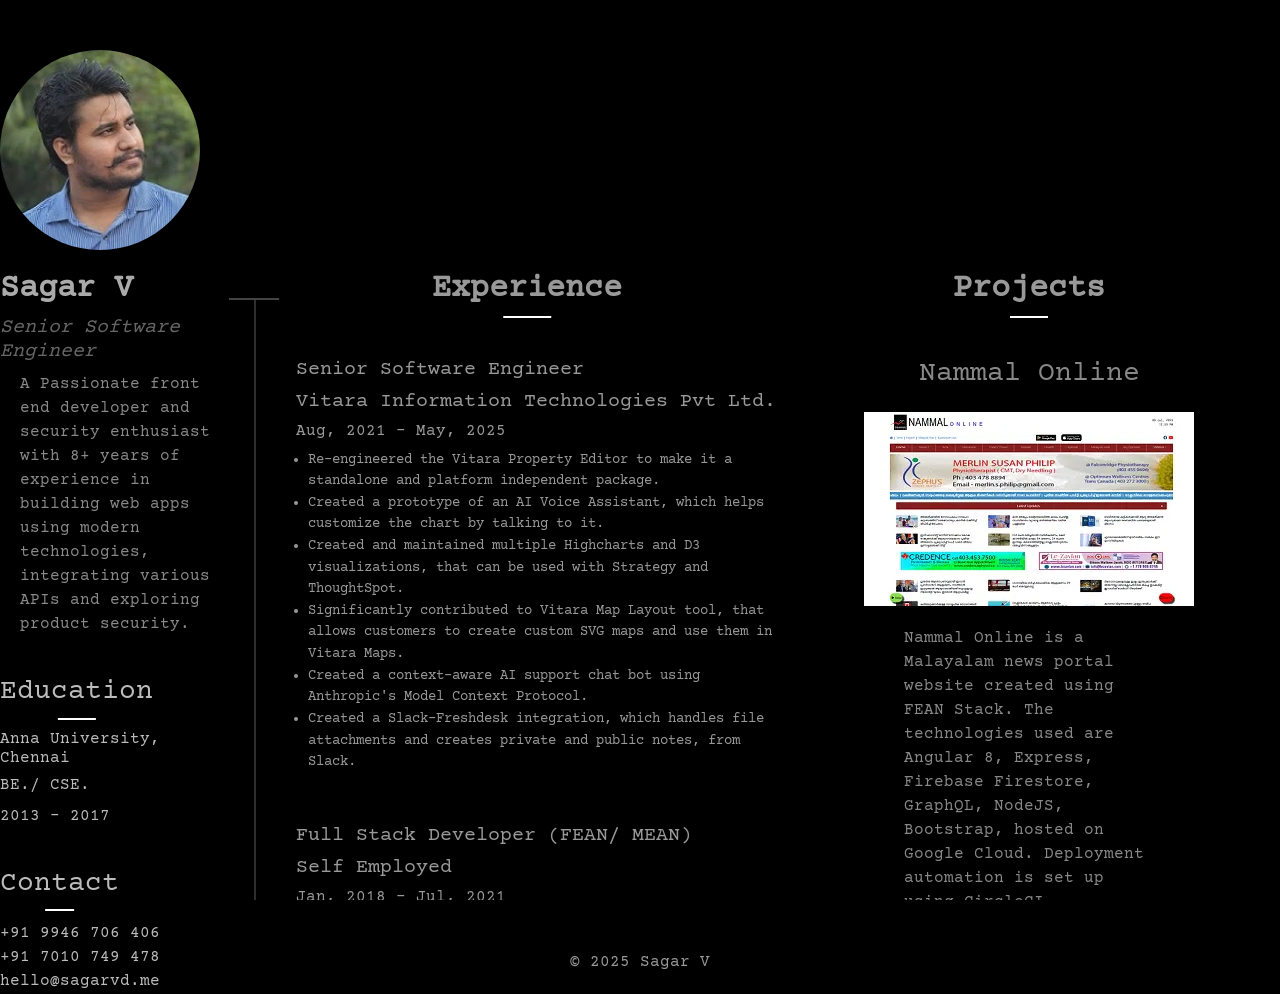
==== index.html @ bc21b617 "change temp" ====
<!DOCTYPE html>
<html lang="en">
    <head><!--@Copyright: Sagar V-->
        <title>Sagar V | Senior Software Engineer</title>
        <meta name="description" content="Sagar V | Senior Software Engineer with 8+ years in modern web app development, front‑end expertise, API integrations & product security.">
        <meta name="keywords" content="Sagar V, software engineer, web developer, front end, Angular, FEAN stack, MEAN stack, D3, Highcharts, AI chatbot, API integration, product security, bug bounty, cybersecurity, Node.js, Express, GraphQL, Firebase, Flutter">
        <meta name="viewport" content="width=device-width, initial-scale=1.0" />
        <meta property="og:title" content="Sagar V | Senior Software Engineer">
        <meta property="og:description" content="Sagar V | Senior Software Engineer with 8+ years in modern web app development, front‑end expertise, API integrations & product security.">
        <meta property="og:url" content="https://sagarvd.me/">
        <meta property="og:type" content="website">
        <meta property="og:image" content="https://sagarvd.me/assets/site.png">
        <meta name="twitter:card" content="summary_large_image">
        <meta name="twitter:title" content="Sagar V | Senior Software Engineer">
        <meta name="twitter:description" content="Sagar V | Senior Software Engineer with 8+ years in modern web app development, front‑end expertise, API integrations & product security.">
        <meta name="twitter:image" content="https://sagarvd.me/assets/site.png">
        <link blocking=render rel="stylesheet" href="./styles/bootstrap.min.css">
        <link blocking=render rel="stylesheet" href="./styles/style.css">
    </head>
    <body>
        <div class="left-panel">
            <div class="photo-container">
                <img alt="Sagar V" class="profile" src="./assets/face.webp">
            </div>
            <h2 class="name-container">Sagar V</h2>
            <h5 class="title">Senior Software Engineer</h5>
            <section class="about">
                <p>A Passionate front end developer and security enthusiast with 8+ years of experience in building web apps using modern technologies, integrating various APIs and exploring product security.</p>
            </section>
            <section class="education">
                <h3 class="border-bottom-animation">Education</h3>
                <h6>Anna University, Chennai</h6>
                <h6>BE./ CSE.</h6>
                <p>2013  - 2017</p>
            </section>
            <section class="contact">
                <h3 class="border-bottom-animation">Contact</h3>
                <div>+91 9946 706 406</div>
                <div>+91 7010 749 478</div>
                <div>hello@sagarvd.me</div>
            </section>
            <!-- <div class="footer-pc">
                &copy; 2025 Sagar V
            </div> -->
        </div>
        <div class="right-panel">
            <div class="header-class">
                
                
            </div>
            <div class="body-class">
                <section class="experience-container">
                    <h2 class="experience-title border-bottom-animation">Experience</h2>
                    <div class="experience-lists experience-vitara">
                        <div class="intro-section">
                            <h5>Senior Software Engineer</h5>
                            <h5>Vitara Information Technologies Pvt Ltd.</h5>
                            <h6>Aug, 2021 - May, 2025</h6>
                        </div>
                        <ul class="achievements">
                            <li>Re-engineered the Vitara Property Editor to make it a standalone and platform independent package.</li>
                            <li>Created a prototype of an AI Voice Assistant, which helps customize the chart by talking to it.</li>
                            <li>Created and maintained multiple Highcharts and D3 visualizations, that can be used with Strategy and ThoughtSpot.</li>
                            <li>Significantly contributed to Vitara Map Layout tool, that allows customers to create custom SVG maps and use them in Vitara Maps.</li>
                            <li>Created a context-aware AI support chat bot using Anthropic's Model Context Protocol.</li>
                            <li>Created a Slack-Freshdesk integration, which handles file attachments and creates private and public notes, from Slack.</li>
                        </ul>
                    </div>
                    <div class="experience-lists experience-fean-stack">
                        <div class="intro-section">
                            <h5>Full Stack Developer (FEAN/ MEAN)</h5>
                            <h5>Self Employed</h5>
                            <h6>Jan, 2018 - Jul, 2021</h6>
                        </div>
                        <ul class="achievements">
                            <li>Created a complete news portal website and admin panel using FEAN Stack. Optimized it to reduce monthly operating cost to < $5.</li>
                            <li>Created a digital visiting card wallet app using Flutter.</li>
                            <li>Created a business listing directory web app using FEAN Stack.</li>
                            <li>Created a Flutter app that fetches software/ app deals from various resources and shows them with details using Flutter and NodeJS.</li>
                            <li>Created a billing web application using FEAN Stack and GraphQL.</li>
                        </ul>
                    </div>
                    <div class="experience-lists experience-infosec">
                        <div class="intro-section">
                            <h5>Cyber Security Researcher</h5>
                            <h5>Self Employed</h5>
                            <h6>Jan, 2018 - Jul, 2021</h6>
                        </div>
                        <ul class="achievements">
                            <li>Actively participated in Bug Bounty programs, testing for XSS, CSRF, IDOR, SQL Injection and other vulnerabilities.</li>
                            <li>Reported multiple security vulnerabilities to Google, Facebook and Microsoft under their responsible vulnerability disclosure program.</li>
                            <li>Learned and implemented best practices while building apps.</li>
                            <li>Mentored many newcomers in the infosec industry, helping them testing for bugs, identifying false positives and always keeping ethics above all.</li>
                            <li>Wrote multiple blog posts about InfoSec.</li>
                        </ul>
                    </div>
                    <div class="experience-lists experience-hakuna-matata">
                        <div class="intro-section">
                            <h5>Associate Software Engineer</h5>
                            <h5>Hakuna Matata Solutions Pvt Ltd.</h5>
                            <h6>Jan, 2017 - Oct, 2017</h6>
                        </div>
                        <ul class="achievements">
                            <li>Teamed up with a senior developer to create a static website builder using Angular, providing clients an option to drag and drop components, style it and download as a zip file.</li>
                            <li>Created multiple web based interactive games using Angular for a client from the Middle East.</li>
                            <li>Part of a team that created a complete business dashboard for a courier company.</li>
                        </ul>
                    </div>
                </section>
                <section class="projects-container">
                    <h2 class="projects-title border-bottom-animation">Projects</h2>
                    <div class="projects-list project-nammal-online">
                        <h3 class="project-individual-title">Nammal Online</h3>
                        <div class="image">
                            <img alt="Nammal Online Screenshot" src="./assets/nammalonline.webp" class="project-image">
                        </div>
                        <p class="project-description">Nammal Online is a Malayalam news portal website created using FEAN Stack. The technologies used are Angular 8, Express, Firebase Firestore, GraphQL, NodeJS, Bootstrap, hosted on Google Cloud. Deployment automation is set up using CircleCI.</p>
                        <a target="_blank" class="visit-link" href="https://www.nammalonline.com">Visit Site >></a>
                    </div>
                    <div class="projects-list project-vitara">
                        <h3 class="project-individual-title">Jarvis [Prototype]</h3>
                        <div class="image">
                            <img alt="Jarvis Screenshot" src="./assets/jarvis.webp" class="project-image">
                        </div>
                        <p class="project-description">This is a prototype of an AI voice assistant for Vitara Charts, which I created during my weekend free time. It is made using the native browser API for speech detection and speech to text, OpenAI API for identifying the change the user is requesting, and implementing the change on the visualization.</p>
                        <!-- <a target="_blank" class="visit-link" href="https://youtu.be/XVIr1oZBuB8">View on YouTube >></a> -->
                    </div>
                    <div class="projects-list project-malayalihub">
                        <h3 class="project-individual-title">Malayali Hub</h3>
                        <div class="image">
                            <img alt="Malayali Hub Screenshot" src="./assets/malayalihub.webp" class="project-image">
                        </div>
                        <p class="project-description">Malayali Hub is a business listing website for Indian businesses and freelancers in Canada. It is created using FEAN Stack. Technologies used are Angular 12, Express, GraphQL, NodeJS, Firebase Firestore, Firebase Authentication, and hosted on Google Cloud. Deployment automation is set up using CircleCI.</p>
                        <a target="_blank" class="visit-link" href="https://www.malayalihub.com">Visit Site >></a>
                    </div>
                    <div class="projects-list project-digideck">
                        <h3 class="project-individual-title">DigiDeck</h3>
                        <div class="image">
                            <img alt="Digi Deck Screenshot" src="./assets/digideck.webp" class="project-image">
                        </div>
                        <p class="project-description">DigiDeck is a digital visiting card wallet, created using Flutter. Shops can get a QR code from the website and customers, with DigiDeck QR Scanner, can scan the QR code to add the digital visiting card to their collection. Created using Flutter, NodeJS, Express and Firebase.</p>
                        <a target="_blank" class="visit-link" href="https://play.google.com/store/apps/details?id=in.penqn.card.digital">Get on Play store >></a>
                    </div>
                    <div class="projects-list project-ngcr">
                        <h3 class="project-individual-title">NGCR [Archived]</h3>
                        <div class="image">
                            <img alt="NGCR Screenshot" src="./assets/ngcr.webp" class="project-image">
                        </div>
                        <p class="project-description">NexGen Car Rental is a static website, created using HTML, CSS and Vanilla JS for a Canadian-based client. The contact form is handled by nodejs backend with node-mailer.</p>
                        <a target="_blank" class="visit-link" href="https://ngcr.sagarvd.me/index.html">Visit Site [Archived] >></a>
                    </div>
                </section>
            </div>
        </div>
        <footer class="footer">
            <div class="copyright">&copy 2025 Sagar V</div>
        </footer>
    </body>
</html>
---- styles/style.css ----
@font-face {
    font-family: 'Courier Prime Regular';
    font-style: normal;
    font-weight: 400;
    src: url('../assets/CourierPrime-Regular.woff2') format('woff2');
}
@font-face {
    font-family: 'Courier Prime Bold';
    font-style: normal;
    font-weight: 700;
    src: url('../assets/CourierPrime-Bold.woff2') format('woff2');
}
html{
    display: block;
    max-width: 2100px;
    margin: 0 auto;
    scrollbar-width: none;
    -ms-overflow-style: none;
    &::-webkit-scrollbar {
        display: none;
    }
}
body{
    display: flex;
    font-family: "Courier Prime Regular", monospace;
    font-weight: 400;
    font-style: normal;
    flex-wrap: wrap;
    background-color: #000 !important;
}
.left-panel{
    flex-basis: 20%;
    background-color: #000;
    height: 100vh;
    min-height: 100vh;
    min-width: 250px;
    max-width: 400px;
    border-right: 2px outset #fff4;
    justify-items: center;
    position: relative;
    &::before{
        content: '';
        position: absolute;
        top: 0px;
        right: -5px;
        background-color: #000;
        width: 10px;
        height: 300px;
    }
    &::after{
        content: '';
        position: absolute;
        top: 298px;
        right: -25px;
        background-color: #fff4;
        width: 50px;
        height: 2px;
    }
    .photo-container{
        width: 200px;
        height: 200px;
        margin-top: 50px;
        clip-path: circle(50%);
        .profile{
            height: 100%;
        }
    }
    .name-container{
        margin-top: 20px;
        color: #fffa;
        font-weight: 700;
    }
    .title{
        color: #fff6;
        font-style: italic;
    }
    .about{
        margin: auto 20px;
        color: #fff8;
    }
    .education, .contact{
        width: calc(100% - 40px);
        color: #fffb;
        margin-top: 40px;
        h3{
            position: relative;
            width: fit-content;
            cursor: pointer;
            margin-bottom: 20px;
        }
    }
    .footer-pc{
        position: relative;
        bottom: 0px;
        color: #fff9;
        width: calc(100% - 40px);
    }
}
.border-bottom-animation{
    &::after{
        content: "";
        background: #fff;
        position: absolute;
        transition: all ease 400ms;
        bottom:-10px;
        left: 50%;
        transform: translateX(-50%);
        width: 25%;
        height: 2px;
    }
    &:hover{
        &::after{
            content: "";
            background: #fff;
            position: absolute;
            bottom: -10px;
            left: 0px;
            transform: none;
            width: 100%;
            height: 2px;
        }
    }
}
.right-panel{
    flex-basis: 80%;
    background: #000;
    height: 100vh;
    padding-left: 20px;
    .header-class{
        display: flex;
        justify-content: space-around;
        position: relative;
        flex-wrap: wrap;
        
    }
    .body-class{
        display: flex;
        margin-top: 270px;
        flex-wrap: wrap;
        .experience-container{
            .experience-title{
                width: fit-content;
                color: #fff9;
                font-weight: 700;
                position: relative;
                height: fit-content;
                cursor: pointer;
                margin: 0 auto;
            }
            flex-basis: 50%;
            max-height: calc( 100vh - 270px );
            overflow-y: auto;
            scrollbar-width: none;
            -ms-overflow-style: none;
            &::-webkit-scrollbar {
                display: none;
            }
            .experience-lists{
                .intro-section{
                    width: fit-content;
                    margin-left: 20px;
                }
                .achievements li{
                    font-size: 0.9em;
                }
                margin: 50px auto 0px auto;
                color: #fff9;
            }
        }
        .projects-container{
            .projects-title{
                width: fit-content;
                margin: 0 auto;
                color: #fff9;
                font-weight: 700;
                position: relative;
                height: fit-content;
                cursor: pointer;
            }
            flex-basis: 50%;
            padding-bottom: 20px;
            max-height: calc( 100vh - 270px );
            overflow-y: auto;
            scrollbar-width: none;
            -ms-overflow-style: none;
            &::-webkit-scrollbar {
                display: none;
            }
            .projects-list{
                margin-top: 50px;
                .project-individual-title{
                    text-align: center;
                    color: #fff8;
                }
                .image{
                    width: fit-content;
                    margin: 20px auto 0 auto;
                    display: flex;
                    align-items: center;
                    .project-image{
                        max-width: 100%;
                        margin: 0 auto;
                    }
                }
                .project-description{
                    color: #fff8;
                    margin: 20px auto 10px auto;
                    width: 50%;
                }
                .visit-link{
                    margin: 0 auto;
                    width: fit-content;
                    display: block;
                    text-decoration: none;
                    color: #fff8;
                    &:hover{
                        color: #0008;
                        background-color: #fff8;
                    }
                }
            }
        }
    }
}
.footer{
    margin-top: 50px;
    margin-bottom: 20px;
    flex-basis: 100%;
    .copyright{
        text-align: center;
        color: #fff9;
        font-size: 1em;
    }
}
@media (max-width: 1265px){
    body{
        .left-panel{
            flex-basis: 100% !important;
            max-width: 100vw;
            max-height: auto;
            overflow-y: hidden;
            overflow-x: hidden;
            &::after{
                display: none;
            }
            .education, .contact{
                justify-items: center;
            }
            .footer-pc{
                display: none;
            }
        }
        .right-panel{
            flex-basis: 100% !important;
            height: auto;
            .body-class{
                margin-top: 50px;
                .experience-container{
                    flex-basis: 100% !important;
                    margin-left: 10px;
                    margin-right: 10px;
                    max-height: none !important;
                }
                .projects-container{
                    flex-basis: 100% !important;
                    margin-top: 50px;
                    max-height: none !important;
                    margin-left: 10px;
                    margin-right: 10px;
                    .projects-list{
                        .image{
                            .project-image{
                                max-width: calc(100% - 30px);
                            }
                        }
                        .project-description{
                            margin-top: 30px;
                            width: calc(100% - 30px);
                        }
                    }
                }
            }
        }
        .footer{
            display: block;
            color: #fff8;
        }
    }
}
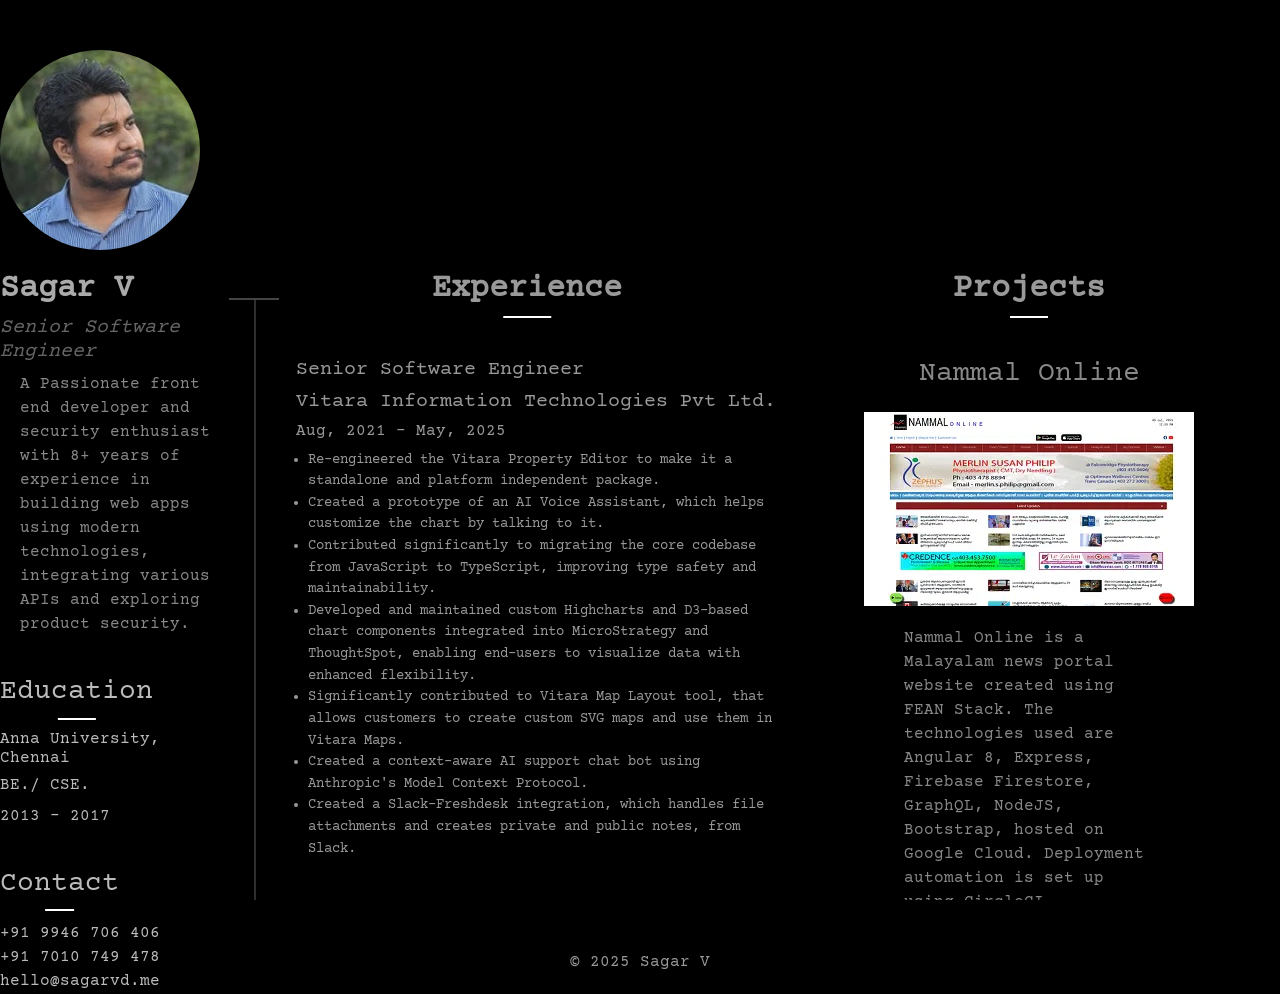
==== commit 9dc2f083: "changes" ====
--- a/index.html
+++ b/index.html
@@ -60,7 +60,8 @@
                         <ul class="achievements">
                             <li>Re-engineered the Vitara Property Editor to make it a standalone and platform independent package.</li>
                             <li>Created a prototype of an AI Voice Assistant, which helps customize the chart by talking to it.</li>
-                            <li>Created and maintained multiple Highcharts and D3 visualizations, that can be used with Strategy and ThoughtSpot.</li>
+                            <li>Contributed significantly to migrating the core codebase from JavaScript to TypeScript, improving type safety and maintainability.</li>
+                            <li>Developed and maintained custom Highcharts and D3-based chart components integrated into MicroStrategy and ThoughtSpot, enabling end-users to visualize data with enhanced flexibility.</li>
                             <li>Significantly contributed to Vitara Map Layout tool, that allows customers to create custom SVG maps and use them in Vitara Maps.</li>
                             <li>Created a context-aware AI support chat bot using Anthropic's Model Context Protocol.</li>
                             <li>Created a Slack-Freshdesk integration, which handles file attachments and creates private and public notes, from Slack.</li>
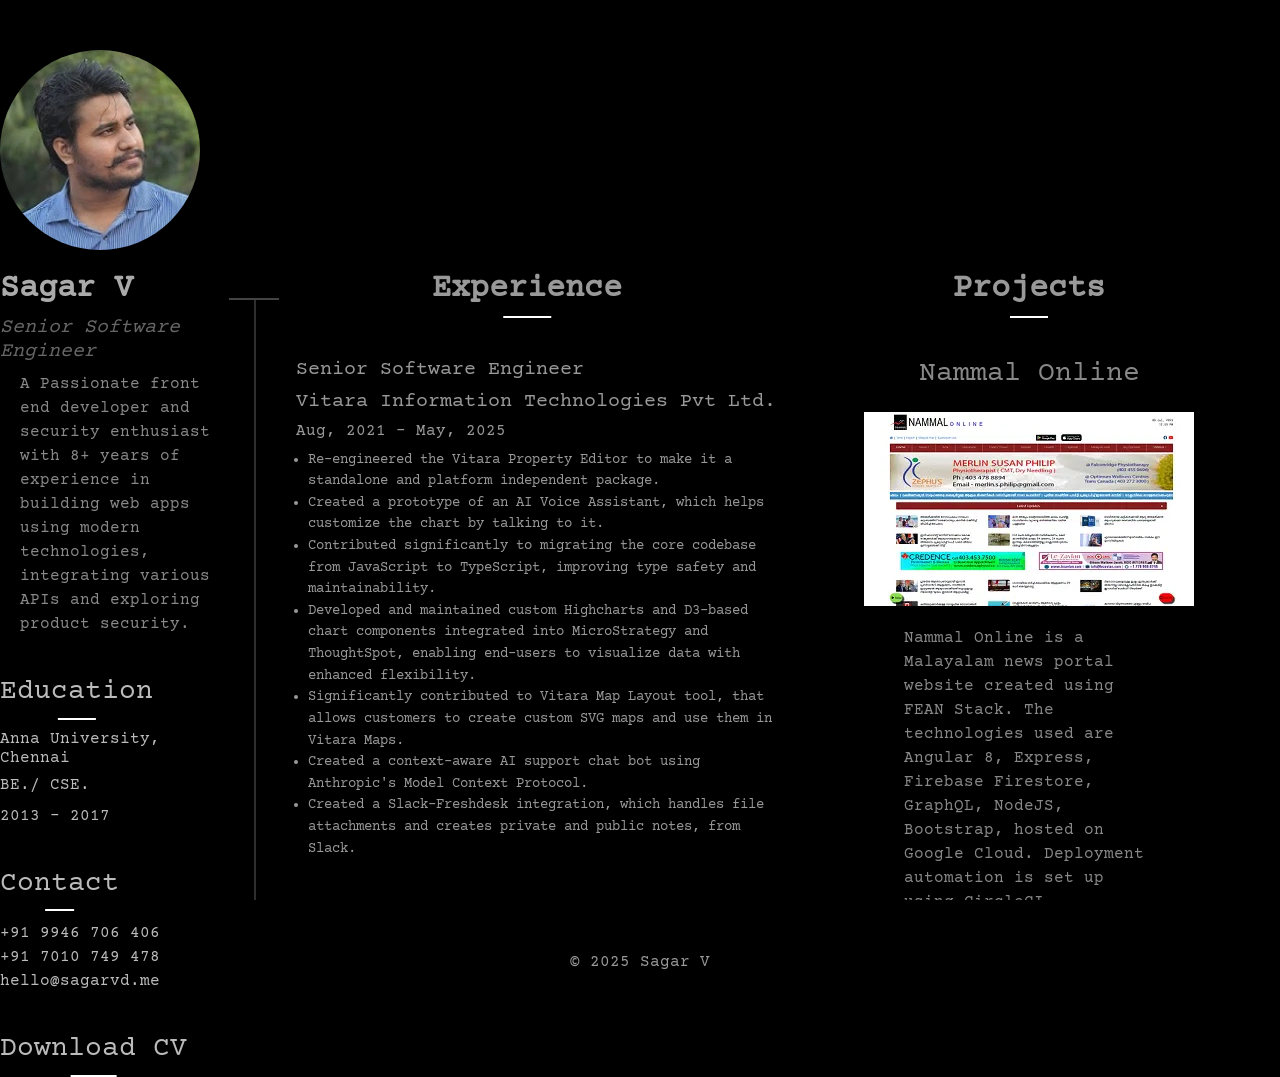
==== commit 7ac34e1e: "added cv" ====
--- a/index.html
+++ b/index.html
@@ -38,6 +38,9 @@
                 <div>+91 9946 706 406</div>
                 <div>+91 7010 749 478</div>
                 <div>hello@sagarvd.me</div>
+            </section>
+            <section class="cv-download">
+                <h3 class="border-bottom-animation"><a href="./assets//SagarV_SeniorFrontend.pdf" download class="cv-download">Download CV</a></h3>
             </section>
             <!-- <div class="footer-pc">
                 &copy; 2025 Sagar V
@@ -124,7 +127,7 @@
                             <img alt="Jarvis Screenshot" src="./assets/jarvis.webp" class="project-image">
                         </div>
                         <p class="project-description">This is a prototype of an AI voice assistant for Vitara Charts, which I created during my weekend free time. It is made using the native browser API for speech detection and speech to text, OpenAI API for identifying the change the user is requesting, and implementing the change on the visualization.</p>
-                        <!-- <a target="_blank" class="visit-link" href="https://youtu.be/XVIr1oZBuB8">View on YouTube >></a> -->
+                        <a target="_blank" class="visit-link" href="https://youtu.be/XVIr1oZBuB8">View on YouTube >></a>
                     </div>
                     <div class="projects-list project-malayalihub">
                         <h3 class="project-individual-title">Malayali Hub</h3>
--- a/styles/style.css
+++ b/styles/style.css
@@ -78,7 +78,7 @@
         margin: auto 20px;
         color: #fff8;
     }
-    .education, .contact{
+    .education, .contact, .cv-download{
         width: calc(100% - 40px);
         color: #fffb;
         margin-top: 40px;
@@ -87,6 +87,10 @@
             width: fit-content;
             cursor: pointer;
             margin-bottom: 20px;
+        }
+        a{
+            text-decoration: none;
+            box-shadow: #000;
         }
     }
     .footer-pc{
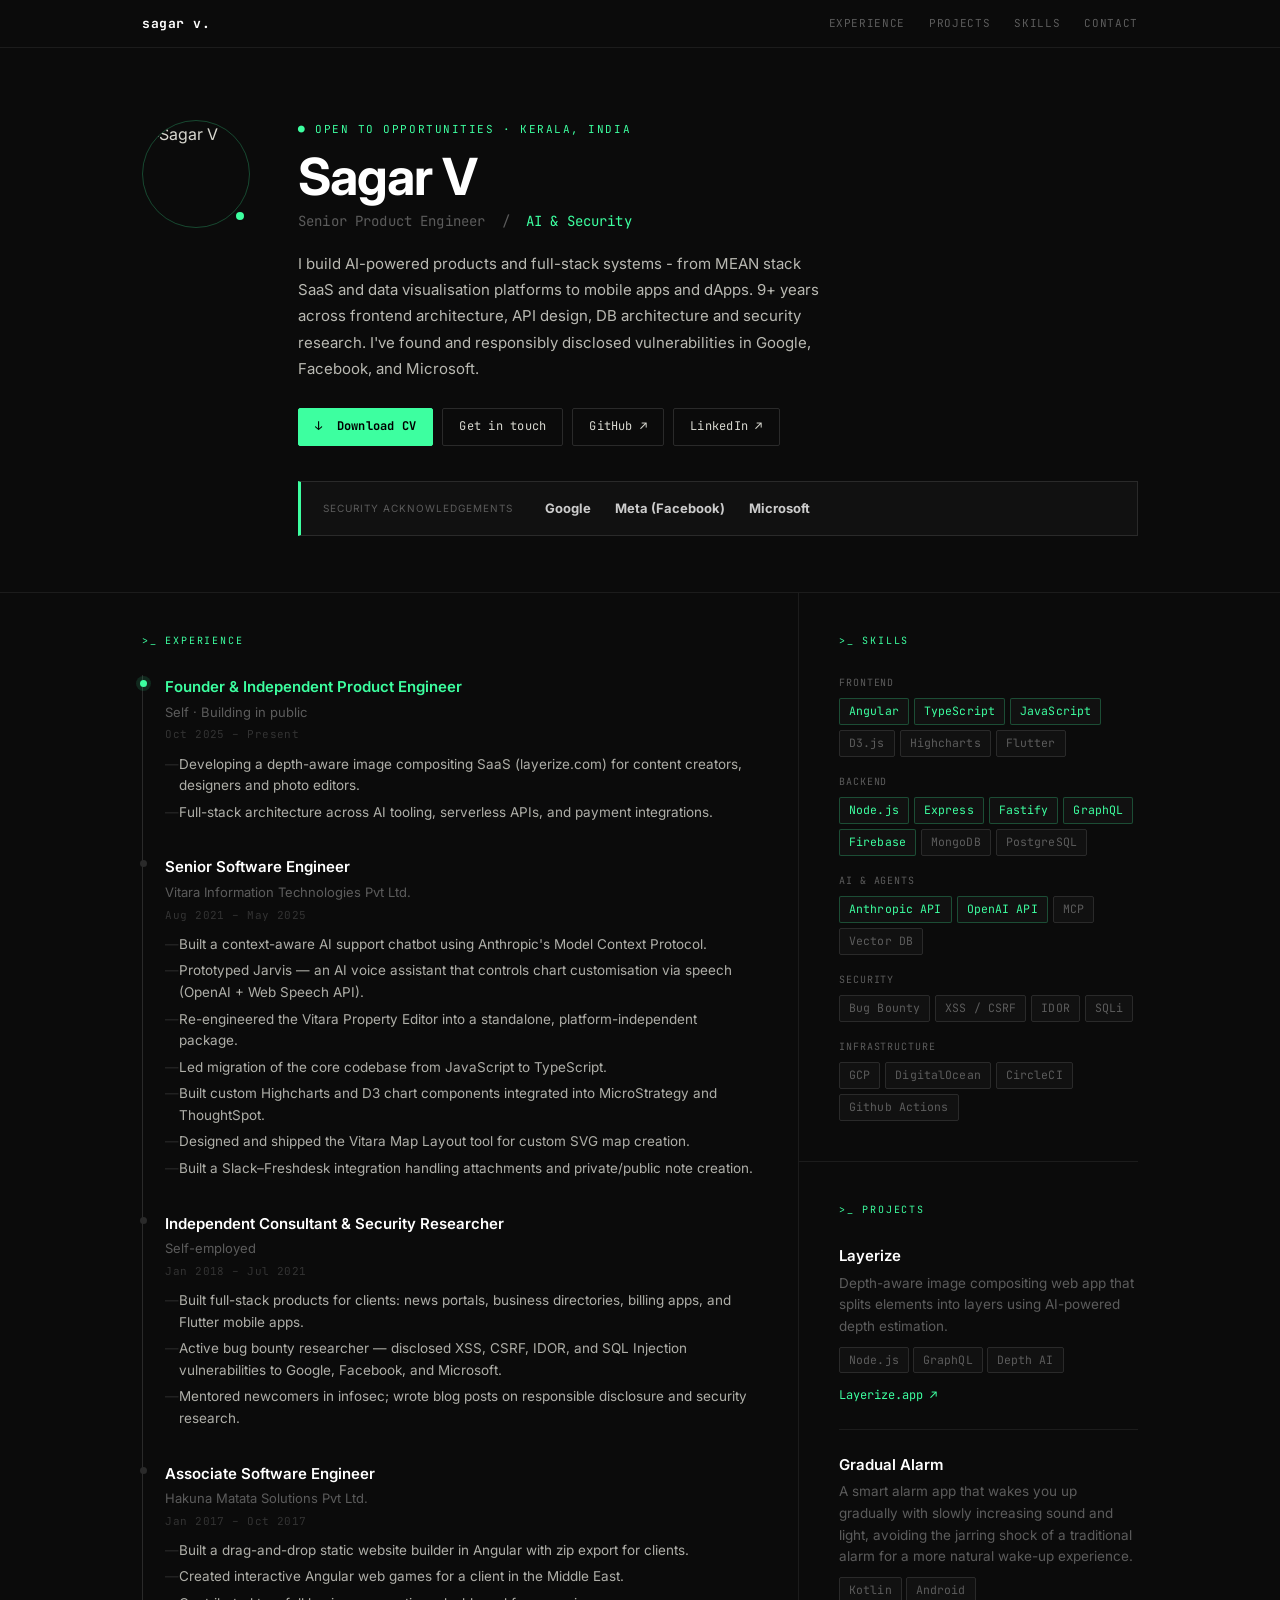
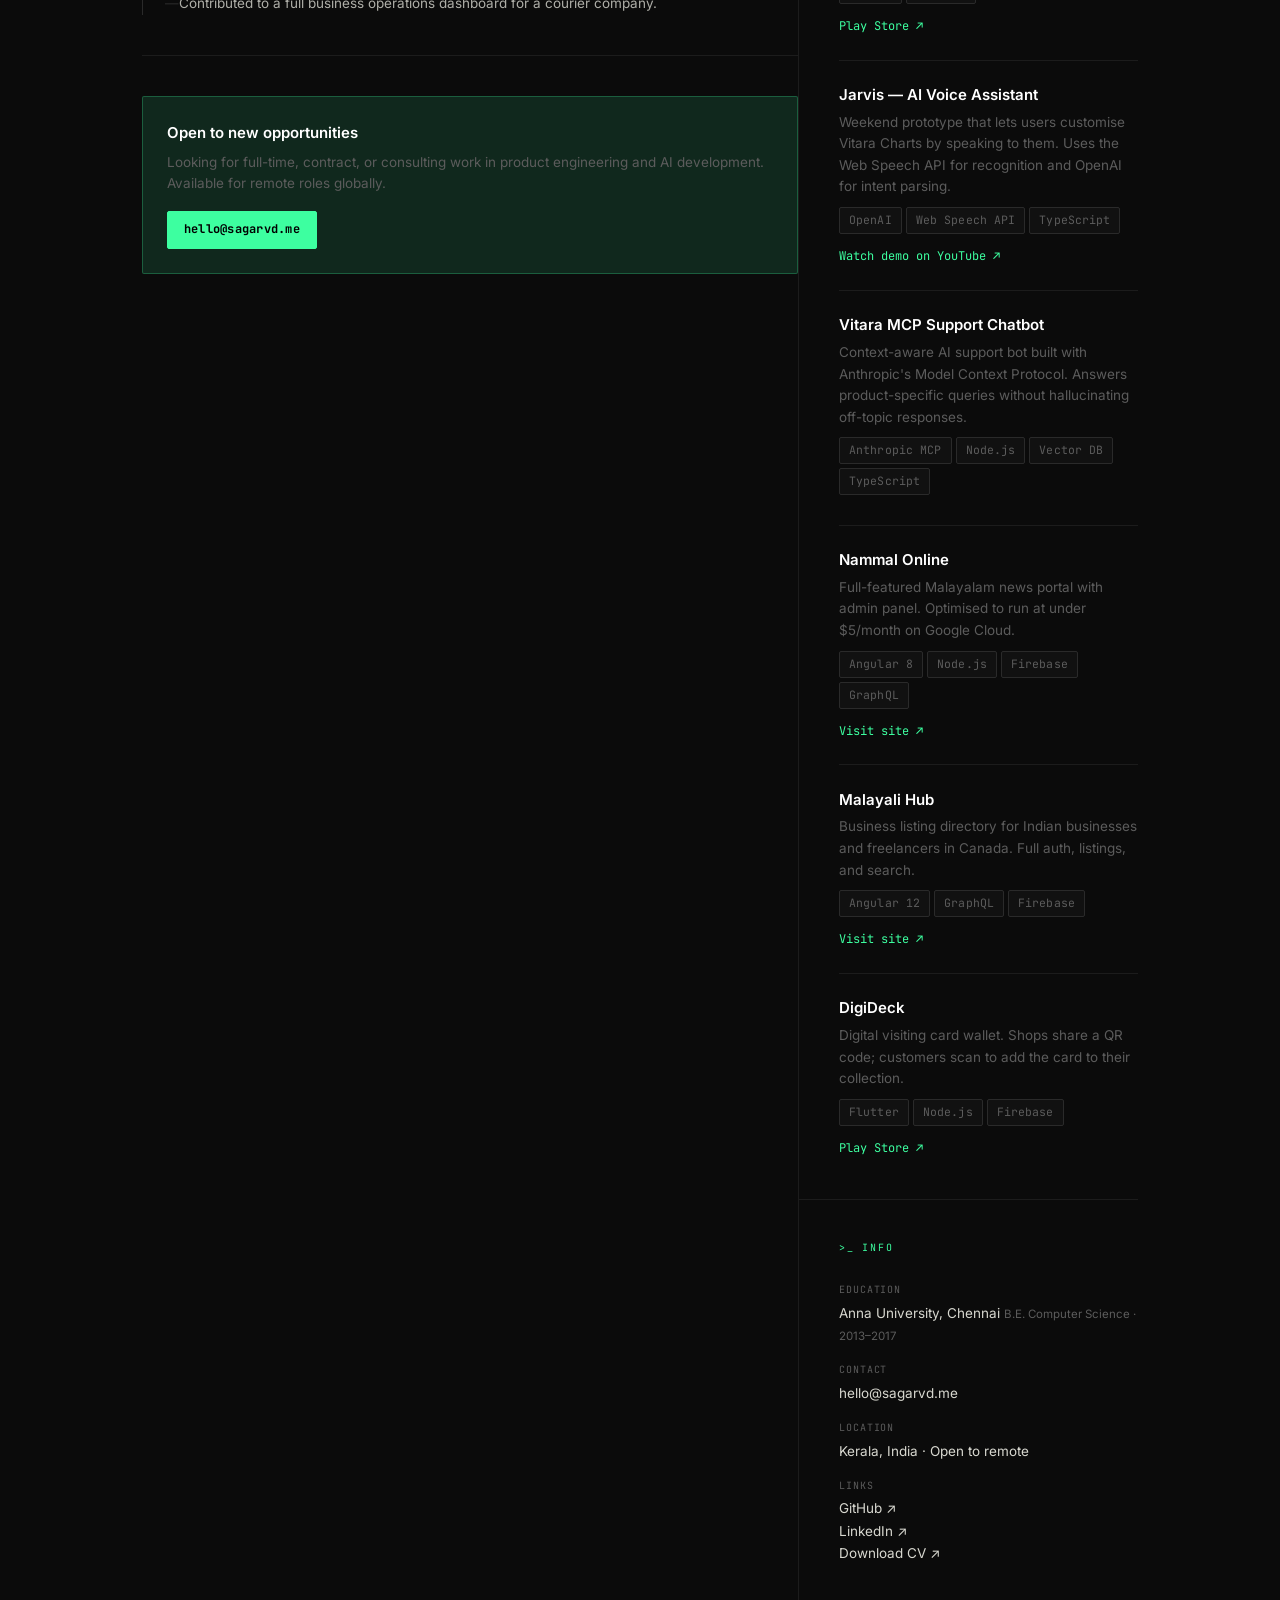
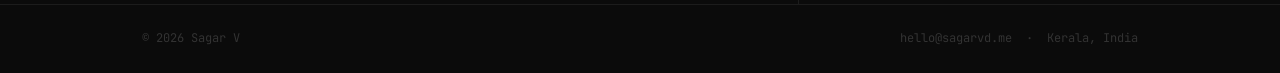
==== commit bf299b3a: "changes" ====
--- a/index.html
+++ b/index.html
@@ -1,163 +1,324 @@
 <!DOCTYPE html>
 <html lang="en">
-    <head><!--@Copyright: Sagar V-->
-        <title>Sagar V | Senior Software Engineer</title>
-        <meta name="description" content="Sagar V | Senior Software Engineer with 8+ years in modern web app development, front‑end expertise, API integrations & product security.">
-        <meta name="keywords" content="Sagar V, software engineer, web developer, front end, Angular, FEAN stack, MEAN stack, D3, Highcharts, AI chatbot, API integration, product security, bug bounty, cybersecurity, Node.js, Express, GraphQL, Firebase, Flutter">
-        <meta name="viewport" content="width=device-width, initial-scale=1.0" />
-        <meta property="og:title" content="Sagar V | Senior Software Engineer">
-        <meta property="og:description" content="Sagar V | Senior Software Engineer with 8+ years in modern web app development, front‑end expertise, API integrations & product security.">
-        <meta property="og:url" content="https://sagarvd.me/">
-        <meta property="og:type" content="website">
-        <meta property="og:image" content="https://sagarvd.me/assets/site.png">
-        <meta name="twitter:card" content="summary_large_image">
-        <meta name="twitter:title" content="Sagar V | Senior Software Engineer">
-        <meta name="twitter:description" content="Sagar V | Senior Software Engineer with 8+ years in modern web app development, front‑end expertise, API integrations & product security.">
-        <meta name="twitter:image" content="https://sagarvd.me/assets/site.png">
-        <link blocking=render rel="stylesheet" href="./styles/bootstrap.min.css">
-        <link blocking=render rel="stylesheet" href="./styles/style.css">
-    </head>
-    <body>
-        <div class="left-panel">
-            <div class="photo-container">
-                <img alt="Sagar V" class="profile" src="./assets/face.webp">
-            </div>
-            <h2 class="name-container">Sagar V</h2>
-            <h5 class="title">Senior Software Engineer</h5>
-            <section class="about">
-                <p>A Passionate front end developer and security enthusiast with 8+ years of experience in building web apps using modern technologies, integrating various APIs and exploring product security.</p>
-            </section>
-            <section class="education">
-                <h3 class="border-bottom-animation">Education</h3>
-                <h6>Anna University, Chennai</h6>
-                <h6>BE./ CSE.</h6>
-                <p>2013  - 2017</p>
-            </section>
-            <section class="contact">
-                <h3 class="border-bottom-animation">Contact</h3>
-                <div>+91 9946 706 406</div>
-                <div>+91 7010 749 478</div>
-                <div>hello@sagarvd.me</div>
-            </section>
-            <section class="cv-download">
-                <h3 class="border-bottom-animation"><a href="./assets//SagarV_SeniorFrontend.pdf" download class="cv-download">Download CV</a></h3>
-            </section>
-            <!-- <div class="footer-pc">
-                &copy; 2025 Sagar V
-            </div> -->
-        </div>
-        <div class="right-panel">
-            <div class="header-class">
-                
-                
-            </div>
-            <div class="body-class">
-                <section class="experience-container">
-                    <h2 class="experience-title border-bottom-animation">Experience</h2>
-                    <div class="experience-lists experience-vitara">
-                        <div class="intro-section">
-                            <h5>Senior Software Engineer</h5>
-                            <h5>Vitara Information Technologies Pvt Ltd.</h5>
-                            <h6>Aug, 2021 - May, 2025</h6>
-                        </div>
-                        <ul class="achievements">
-                            <li>Re-engineered the Vitara Property Editor to make it a standalone and platform independent package.</li>
-                            <li>Created a prototype of an AI Voice Assistant, which helps customize the chart by talking to it.</li>
-                            <li>Contributed significantly to migrating the core codebase from JavaScript to TypeScript, improving type safety and maintainability.</li>
-                            <li>Developed and maintained custom Highcharts and D3-based chart components integrated into MicroStrategy and ThoughtSpot, enabling end-users to visualize data with enhanced flexibility.</li>
-                            <li>Significantly contributed to Vitara Map Layout tool, that allows customers to create custom SVG maps and use them in Vitara Maps.</li>
-                            <li>Created a context-aware AI support chat bot using Anthropic's Model Context Protocol.</li>
-                            <li>Created a Slack-Freshdesk integration, which handles file attachments and creates private and public notes, from Slack.</li>
-                        </ul>
-                    </div>
-                    <div class="experience-lists experience-fean-stack">
-                        <div class="intro-section">
-                            <h5>Full Stack Developer (FEAN/ MEAN)</h5>
-                            <h5>Self Employed</h5>
-                            <h6>Jan, 2018 - Jul, 2021</h6>
-                        </div>
-                        <ul class="achievements">
-                            <li>Created a complete news portal website and admin panel using FEAN Stack. Optimized it to reduce monthly operating cost to < $5.</li>
-                            <li>Created a digital visiting card wallet app using Flutter.</li>
-                            <li>Created a business listing directory web app using FEAN Stack.</li>
-                            <li>Created a Flutter app that fetches software/ app deals from various resources and shows them with details using Flutter and NodeJS.</li>
-                            <li>Created a billing web application using FEAN Stack and GraphQL.</li>
-                        </ul>
-                    </div>
-                    <div class="experience-lists experience-infosec">
-                        <div class="intro-section">
-                            <h5>Cyber Security Researcher</h5>
-                            <h5>Self Employed</h5>
-                            <h6>Jan, 2018 - Jul, 2021</h6>
-                        </div>
-                        <ul class="achievements">
-                            <li>Actively participated in Bug Bounty programs, testing for XSS, CSRF, IDOR, SQL Injection and other vulnerabilities.</li>
-                            <li>Reported multiple security vulnerabilities to Google, Facebook and Microsoft under their responsible vulnerability disclosure program.</li>
-                            <li>Learned and implemented best practices while building apps.</li>
-                            <li>Mentored many newcomers in the infosec industry, helping them testing for bugs, identifying false positives and always keeping ethics above all.</li>
-                            <li>Wrote multiple blog posts about InfoSec.</li>
-                        </ul>
-                    </div>
-                    <div class="experience-lists experience-hakuna-matata">
-                        <div class="intro-section">
-                            <h5>Associate Software Engineer</h5>
-                            <h5>Hakuna Matata Solutions Pvt Ltd.</h5>
-                            <h6>Jan, 2017 - Oct, 2017</h6>
-                        </div>
-                        <ul class="achievements">
-                            <li>Teamed up with a senior developer to create a static website builder using Angular, providing clients an option to drag and drop components, style it and download as a zip file.</li>
-                            <li>Created multiple web based interactive games using Angular for a client from the Middle East.</li>
-                            <li>Part of a team that created a complete business dashboard for a courier company.</li>
-                        </ul>
-                    </div>
-                </section>
-                <section class="projects-container">
-                    <h2 class="projects-title border-bottom-animation">Projects</h2>
-                    <div class="projects-list project-nammal-online">
-                        <h3 class="project-individual-title">Nammal Online</h3>
-                        <div class="image">
-                            <img alt="Nammal Online Screenshot" src="./assets/nammalonline.webp" class="project-image">
-                        </div>
-                        <p class="project-description">Nammal Online is a Malayalam news portal website created using FEAN Stack. The technologies used are Angular 8, Express, Firebase Firestore, GraphQL, NodeJS, Bootstrap, hosted on Google Cloud. Deployment automation is set up using CircleCI.</p>
-                        <a target="_blank" class="visit-link" href="https://www.nammalonline.com">Visit Site >></a>
-                    </div>
-                    <div class="projects-list project-vitara">
-                        <h3 class="project-individual-title">Jarvis [Prototype]</h3>
-                        <div class="image">
-                            <img alt="Jarvis Screenshot" src="./assets/jarvis.webp" class="project-image">
-                        </div>
-                        <p class="project-description">This is a prototype of an AI voice assistant for Vitara Charts, which I created during my weekend free time. It is made using the native browser API for speech detection and speech to text, OpenAI API for identifying the change the user is requesting, and implementing the change on the visualization.</p>
-                        <a target="_blank" class="visit-link" href="https://youtu.be/XVIr1oZBuB8">View on YouTube >></a>
-                    </div>
-                    <div class="projects-list project-malayalihub">
-                        <h3 class="project-individual-title">Malayali Hub</h3>
-                        <div class="image">
-                            <img alt="Malayali Hub Screenshot" src="./assets/malayalihub.webp" class="project-image">
-                        </div>
-                        <p class="project-description">Malayali Hub is a business listing website for Indian businesses and freelancers in Canada. It is created using FEAN Stack. Technologies used are Angular 12, Express, GraphQL, NodeJS, Firebase Firestore, Firebase Authentication, and hosted on Google Cloud. Deployment automation is set up using CircleCI.</p>
-                        <a target="_blank" class="visit-link" href="https://www.malayalihub.com">Visit Site >></a>
-                    </div>
-                    <div class="projects-list project-digideck">
-                        <h3 class="project-individual-title">DigiDeck</h3>
-                        <div class="image">
-                            <img alt="Digi Deck Screenshot" src="./assets/digideck.webp" class="project-image">
-                        </div>
-                        <p class="project-description">DigiDeck is a digital visiting card wallet, created using Flutter. Shops can get a QR code from the website and customers, with DigiDeck QR Scanner, can scan the QR code to add the digital visiting card to their collection. Created using Flutter, NodeJS, Express and Firebase.</p>
-                        <a target="_blank" class="visit-link" href="https://play.google.com/store/apps/details?id=in.penqn.card.digital">Get on Play store >></a>
-                    </div>
-                    <div class="projects-list project-ngcr">
-                        <h3 class="project-individual-title">NGCR [Archived]</h3>
-                        <div class="image">
-                            <img alt="NGCR Screenshot" src="./assets/ngcr.webp" class="project-image">
-                        </div>
-                        <p class="project-description">NexGen Car Rental is a static website, created using HTML, CSS and Vanilla JS for a Canadian-based client. The contact form is handled by nodejs backend with node-mailer.</p>
-                        <a target="_blank" class="visit-link" href="https://ngcr.sagarvd.me/index.html">Visit Site [Archived] >></a>
-                    </div>
-                </section>
-            </div>
-        </div>
-        <footer class="footer">
-            <div class="copyright">&copy 2025 Sagar V</div>
-        </footer>
-    </body>
+<head>
+<meta charset="UTF-8">
+<meta name="viewport" content="width=device-width, initial-scale=1.0">
+<title>Sagar V · Product Engineer</title>
+<meta name="description" content="Sagar V — Senior Product Engineer with 8+ years building AI-powered web applications. Security researcher acknowledged by Google, Facebook & Microsoft.">
+<link rel="preconnect" href="https://fonts.googleapis.com">
+<link rel="preconnect" href="https://fonts.gstatic.com" crossorigin>
+<link href="https://fonts.googleapis.com/css2?family=Inter:wght@400;500;600;700&family=JetBrains+Mono:wght@400;500;700&display=swap" rel="stylesheet">
+<link rel="stylesheet" href="./styles/style.css">
+</head>
+<body>
+ 
+<!-- TOPBAR -->
+<nav class="topbar">
+  <div class="wrap topbar-inner">
+    <span class="topbar-logo">sagar v.</span>
+    <div class="topbar-nav">
+      <a href="#experience">Experience</a>
+      <a href="#projects">Projects</a>
+      <a href="#skills">Skills</a>
+      <a href="mailto:hello@sagarvd.me">Contact</a>
+    </div>
+  </div>
+</nav>
+ 
+<!-- HERO -->
+<section class="hero">
+  <div class="wrap">
+    <div class="hero-grid">
+      <div class="hero-photo">
+        <img src="https://www.sagarvd.me/assets/face.webp" alt="Sagar V">
+        <div class="avail-dot" title="Available for work"></div>
+      </div>
+      <div>
+        <p class="hero-eyebrow">● Open to opportunities · Kerala, India</p>
+        <h1 class="hero-name">Sagar V</h1>
+        <p class="hero-title">Senior Product Engineer &nbsp;/&nbsp; <span>AI &amp; Security</span></p>
+        <p class="hero-bio">I build AI-powered products and full-stack systems - from MEAN stack SaaS and data visualisation platforms to mobile apps and dApps. 9+ years across frontend architecture, API design, DB architecture and security research. I've found and responsibly disclosed vulnerabilities in Google, Facebook, and Microsoft.</p>
+        <div class="hero-actions">
+          <a href="https://www.sagarvd.me/assets/CV_Sagar_V_Senior_Fullstack" class="btn btn-primary" target="_blank">↓ &nbsp;Download CV</a>
+          <a href="mailto:hello@sagarvd.me" class="btn btn-ghost">Get in touch</a>
+          <a href="https://github.com/sagarvd01" class="btn btn-ghost" target="_blank">GitHub ↗</a>
+          <a href="https://linkedin.com/in/sagarvd01" class="btn btn-ghost" target="_blank">LinkedIn ↗</a>
+        </div>
+        <div class="hof">
+          <p class="hof-label">Security acknowledgements</p>
+          <div class="hof-cos">
+            <span class="hof-co">Google</span>
+            <span class="hof-co">Meta (Facebook)</span>
+            <span class="hof-co">Microsoft</span>
+          </div>
+        </div>
+      </div>
+    </div>
+  </div>
+</section>
+ 
+<!-- BODY -->
+<div class="wrap">
+  <div class="body-layout">
+ 
+    <!-- LEFT COLUMN -->
+    <div class="col-left">
+ 
+      <section class="sec" id="experience">
+        <p class="sec-head">Experience</p>
+        <div class="timeline">
+ 
+          <div class="t-item current">
+            <div class="t-dot"></div>
+            <p class="t-role">Founder &amp; Independent Product Engineer</p>
+            <p class="t-company">Self · Building in public</p>
+            <p class="t-period">Oct 2025 – Present</p>
+            <ul class="t-list">
+              <li>Developing a depth-aware image compositing SaaS (layerize.com) for content creators, designers and photo editors.</li>
+              <li>Full-stack architecture across AI tooling, serverless APIs, and payment integrations.</li>
+            </ul>
+          </div>
+ 
+          <div class="t-item">
+            <div class="t-dot"></div>
+            <p class="t-role">Senior Software Engineer</p>
+            <p class="t-company">Vitara Information Technologies Pvt Ltd.</p>
+            <p class="t-period">Aug 2021 – May 2025</p>
+            <ul class="t-list">
+              <li>Built a context-aware AI support chatbot using Anthropic's Model Context Protocol.</li>
+              <li>Prototyped Jarvis — an AI voice assistant that controls chart customisation via speech (OpenAI + Web Speech API).</li>
+              <li>Re-engineered the Vitara Property Editor into a standalone, platform-independent package.</li>
+              <li>Led migration of the core codebase from JavaScript to TypeScript.</li>
+              <li>Built custom Highcharts and D3 chart components integrated into MicroStrategy and ThoughtSpot.</li>
+              <li>Designed and shipped the Vitara Map Layout tool for custom SVG map creation.</li>
+              <li>Built a Slack–Freshdesk integration handling attachments and private/public note creation.</li>
+            </ul>
+          </div>
+ 
+          <div class="t-item">
+            <div class="t-dot"></div>
+            <p class="t-role">Independent Consultant &amp; Security Researcher</p>
+            <p class="t-company">Self-employed</p>
+            <p class="t-period">Jan 2018 – Jul 2021</p>
+            <ul class="t-list">
+              <li>Built full-stack products for clients: news portals, business directories, billing apps, and Flutter mobile apps.</li>
+              <li>Active bug bounty researcher — disclosed XSS, CSRF, IDOR, and SQL Injection vulnerabilities to Google, Facebook, and Microsoft.</li>
+              <li>Mentored newcomers in infosec; wrote blog posts on responsible disclosure and security research.</li>
+            </ul>
+          </div>
+ 
+          <div class="t-item">
+            <div class="t-dot"></div>
+            <p class="t-role">Associate Software Engineer</p>
+            <p class="t-company">Hakuna Matata Solutions Pvt Ltd.</p>
+            <p class="t-period">Jan 2017 – Oct 2017</p>
+            <ul class="t-list">
+              <li>Built a drag-and-drop static website builder in Angular with zip export for clients.</li>
+              <li>Created interactive Angular web games for a client in the Middle East.</li>
+              <li>Contributed to a full business operations dashboard for a courier company.</li>
+            </ul>
+          </div>
+ 
+        </div>
+      </section>
+ 
+      <!-- CTA -->
+      <div class="cta-block" id="contact">
+        <p class="cta-title">Open to new opportunities</p>
+        <p class="cta-body">Looking for full-time, contract, or consulting work in product engineering and AI development. Available for remote roles globally.</p>
+        <a href="mailto:hello@sagarvd.me" class="btn btn-primary">hello@sagarvd.me</a>
+      </div>
+ 
+    </div>
+ 
+    <!-- RIGHT COLUMN -->
+    <div class="col-right">
+ 
+      <section class="sec" id="skills">
+        <p class="sec-head">Skills</p>
+        <div class="skill-groups">
+          <div>
+            <p class="sg-label">Frontend</p>
+            <div class="tag-row">
+              <span class="tag hi">Angular</span>
+              <span class="tag hi">TypeScript</span>
+			  <span class="tag hi">JavaScript</span>
+              <span class="tag">D3.js</span>
+              <span class="tag">Highcharts</span>
+              <span class="tag">Flutter</span>
+            </div>
+          </div>
+          <div>
+            <p class="sg-label">Backend</p>
+            <div class="tag-row">
+              <span class="tag hi">Node.js</span>
+              <span class="tag hi">Express</span>
+			  <span class="tag hi">Fastify</span>
+              <span class="tag hi">GraphQL</span>
+              <span class="tag hi">Firebase</span>
+			  <span class="tag">MongoDB</span>
+              <span class="tag">PostgreSQL</span>
+            </div>
+          </div>
+          <div>
+            <p class="sg-label">AI &amp; Agents</p>
+            <div class="tag-row">
+              <span class="tag hi">Anthropic API</span>
+              <span class="tag hi">OpenAI API</span>
+              <span class="tag">MCP</span>
+              <span class="tag">Vector DB</span>
+            </div>
+          </div>
+          <div>
+            <p class="sg-label">Security</p>
+            <div class="tag-row">
+              <span class="tag">Bug Bounty</span>
+              <span class="tag">XSS / CSRF</span>
+              <span class="tag">IDOR</span>
+              <span class="tag">SQLi</span>
+            </div>
+          </div>
+          <div>
+            <p class="sg-label">Infrastructure</p>
+            <div class="tag-row">
+              <span class="tag">GCP</span>
+              <span class="tag">DigitalOcean</span>
+              <span class="tag">CircleCI</span>
+			  <span class="tag">Github Actions</span>
+            </div>
+          </div>
+        </div>
+      </section>
+ 
+      <section class="sec" id="projects">
+        <p class="sec-head">Projects</p>
+        <div class="project-list">
+ 
+          <div class="project">
+            <p class="proj-name">Layerize</p>
+            <p class="proj-desc">Depth-aware image compositing web app that splits elements into layers using AI-powered depth estimation.</p>
+            <div class="proj-tags">
+              <span class="tag">Node.js</span>
+              <span class="tag">GraphQL</span>
+              <span class="tag">Depth AI</span>
+            </div>
+            <a href="https://layerize.app" class="proj-link" target="_blank">Layerize.app ↗</a>
+          </div>
+ 
+          <div class="project">
+            <p class="proj-name">Gradual Alarm</p>
+            <p class="proj-desc">A smart alarm app that wakes you up gradually with slowly increasing sound and light, avoiding the jarring shock of a traditional alarm for a more natural wake-up experience.</p>
+            <div class="proj-tags">
+              <span class="tag">Kotlin</span>
+              <span class="tag">Android</span>
+            </div>
+			<a href="https://play.google.com/store/apps?id=in.penqn.perfsleep" class="proj-link" target="_blank">Play Store ↗</a>
+          </div>
+ 
+          <div class="project">
+            <p class="proj-name">Jarvis — AI Voice Assistant</p>
+            <p class="proj-desc">Weekend prototype that lets users customise Vitara Charts by speaking to them. Uses the Web Speech API for recognition and OpenAI for intent parsing.</p>
+            <div class="proj-tags">
+              <span class="tag">OpenAI</span>
+              <span class="tag">Web Speech API</span>
+              <span class="tag">TypeScript</span>
+            </div>
+            <a href="https://youtu.be/XVIr1oZBuB8" class="proj-link" target="_blank">Watch demo on YouTube ↗</a>
+          </div>
+ 
+          <div class="project">
+            <p class="proj-name">Vitara MCP Support Chatbot</p>
+            <p class="proj-desc">Context-aware AI support bot built with Anthropic's Model Context Protocol. Answers product-specific queries without hallucinating off-topic responses.</p>
+            <div class="proj-tags">
+              <span class="tag">Anthropic MCP</span>
+              <span class="tag">Node.js</span>
+			  <span class="tag">Vector DB</span>
+              <span class="tag">TypeScript</span>
+            </div>
+          </div>
+ 
+          <div class="project">
+            <p class="proj-name">Nammal Online</p>
+            <p class="proj-desc">Full-featured Malayalam news portal with admin panel. Optimised to run at under $5/month on Google Cloud.</p>
+            <div class="proj-tags">
+              <span class="tag">Angular 8</span>
+              <span class="tag">Node.js</span>
+              <span class="tag">Firebase</span>
+              <span class="tag">GraphQL</span>
+            </div>
+            <a href="https://www.nammalonline.com" class="proj-link" target="_blank">Visit site ↗</a>
+          </div>
+ 
+          <div class="project">
+            <p class="proj-name">Malayali Hub</p>
+            <p class="proj-desc">Business listing directory for Indian businesses and freelancers in Canada. Full auth, listings, and search.</p>
+            <div class="proj-tags">
+              <span class="tag">Angular 12</span>
+              <span class="tag">GraphQL</span>
+              <span class="tag">Firebase</span>
+            </div>
+            <a href="https://www.malayalihub.com" class="proj-link" target="_blank">Visit site ↗</a>
+          </div>
+ 
+          <div class="project">
+            <p class="proj-name">DigiDeck</p>
+            <p class="proj-desc">Digital visiting card wallet. Shops share a QR code; customers scan to add the card to their collection.</p>
+            <div class="proj-tags">
+              <span class="tag">Flutter</span>
+              <span class="tag">Node.js</span>
+              <span class="tag">Firebase</span>
+            </div>
+            <a href="https://play.google.com/store/apps/details?id=in.penqn.card.digital" class="proj-link" target="_blank">Play Store ↗</a>
+          </div>
+ 
+        </div>
+      </section>
+ 
+      <section class="sec">
+        <p class="sec-head">Info</p>
+        <div class="info-rows">
+ 
+          <div class="info-row">
+            <p class="info-k">Education</p>
+            <p class="info-v">Anna University, Chennai
+              <span class="sub">B.E. Computer Science · 2013–2017</span>
+            </p>
+          </div>
+ 
+          <div class="info-row">
+            <p class="info-k">Contact</p>
+            <p class="info-v"><a href="mailto:hello@sagarvd.me">hello@sagarvd.me</a></p>
+          </div>
+ 
+          <div class="info-row">
+            <p class="info-k">Location</p>
+            <p class="info-v">Kerala, India · Open to remote</p>
+          </div>
+ 
+          <div class="info-row">
+            <p class="info-k">Links</p>
+            <p class="info-v">
+              <a href="https://github.com/sagarvd01" target="_blank">GitHub ↗</a><br>
+              <a href="https://linkedin.com/in/sagarvd01" target="_blank">LinkedIn ↗</a><br>
+              <a href="https://www.sagarvd.me/assets/CV_Sagar_V_Senior_Fullstack" target="_blank">Download CV ↗</a>
+            </p>
+          </div>
+ 
+        </div>
+      </section>
+ 
+    </div>
+  </div>
+</div>
+ 
+<footer>
+  <div class="wrap">
+    <div class="footer-inner">
+      <span>© 2026 Sagar V</span>
+      <span><a href="mailto:hello@sagarvd.me">hello@sagarvd.me</a> &nbsp;·&nbsp; Kerala, India</span>
+    </div>
+  </div>
+</footer>
+ 
+</body>
 </html>
--- a/styles/style.css
+++ b/styles/style.css
@@ -1,293 +1,292 @@
-@font-face {
-    font-family: 'Courier Prime Regular';
-    font-style: normal;
-    font-weight: 400;
-    src: url('../assets/CourierPrime-Regular.woff2') format('woff2');
-}
-@font-face {
-    font-family: 'Courier Prime Bold';
-    font-style: normal;
-    font-weight: 700;
-    src: url('../assets/CourierPrime-Bold.woff2') format('woff2');
-}
-html{
-    display: block;
-    max-width: 2100px;
-    margin: 0 auto;
-    scrollbar-width: none;
-    -ms-overflow-style: none;
-    &::-webkit-scrollbar {
-        display: none;
-    }
-}
-body{
-    display: flex;
-    font-family: "Courier Prime Regular", monospace;
-    font-weight: 400;
-    font-style: normal;
-    flex-wrap: wrap;
-    background-color: #000 !important;
-}
-.left-panel{
-    flex-basis: 20%;
-    background-color: #000;
-    height: 100vh;
-    min-height: 100vh;
-    min-width: 250px;
-    max-width: 400px;
-    border-right: 2px outset #fff4;
-    justify-items: center;
-    position: relative;
-    &::before{
-        content: '';
-        position: absolute;
-        top: 0px;
-        right: -5px;
-        background-color: #000;
-        width: 10px;
-        height: 300px;
-    }
-    &::after{
-        content: '';
-        position: absolute;
-        top: 298px;
-        right: -25px;
-        background-color: #fff4;
-        width: 50px;
-        height: 2px;
-    }
-    .photo-container{
-        width: 200px;
-        height: 200px;
-        margin-top: 50px;
-        clip-path: circle(50%);
-        .profile{
-            height: 100%;
-        }
-    }
-    .name-container{
-        margin-top: 20px;
-        color: #fffa;
-        font-weight: 700;
-    }
-    .title{
-        color: #fff6;
-        font-style: italic;
-    }
-    .about{
-        margin: auto 20px;
-        color: #fff8;
-    }
-    .education, .contact, .cv-download{
-        width: calc(100% - 40px);
-        color: #fffb;
-        margin-top: 40px;
-        h3{
-            position: relative;
-            width: fit-content;
-            cursor: pointer;
-            margin-bottom: 20px;
-        }
-        a{
-            text-decoration: none;
-            box-shadow: #000;
-        }
-    }
-    .footer-pc{
-        position: relative;
-        bottom: 0px;
-        color: #fff9;
-        width: calc(100% - 40px);
-    }
-}
-.border-bottom-animation{
-    &::after{
-        content: "";
-        background: #fff;
-        position: absolute;
-        transition: all ease 400ms;
-        bottom:-10px;
-        left: 50%;
-        transform: translateX(-50%);
-        width: 25%;
-        height: 2px;
-    }
-    &:hover{
-        &::after{
-            content: "";
-            background: #fff;
-            position: absolute;
-            bottom: -10px;
-            left: 0px;
-            transform: none;
-            width: 100%;
-            height: 2px;
-        }
-    }
-}
-.right-panel{
-    flex-basis: 80%;
-    background: #000;
-    height: 100vh;
-    padding-left: 20px;
-    .header-class{
-        display: flex;
-        justify-content: space-around;
-        position: relative;
-        flex-wrap: wrap;
-        
-    }
-    .body-class{
-        display: flex;
-        margin-top: 270px;
-        flex-wrap: wrap;
-        .experience-container{
-            .experience-title{
-                width: fit-content;
-                color: #fff9;
-                font-weight: 700;
-                position: relative;
-                height: fit-content;
-                cursor: pointer;
-                margin: 0 auto;
-            }
-            flex-basis: 50%;
-            max-height: calc( 100vh - 270px );
-            overflow-y: auto;
-            scrollbar-width: none;
-            -ms-overflow-style: none;
-            &::-webkit-scrollbar {
-                display: none;
-            }
-            .experience-lists{
-                .intro-section{
-                    width: fit-content;
-                    margin-left: 20px;
-                }
-                .achievements li{
-                    font-size: 0.9em;
-                }
-                margin: 50px auto 0px auto;
-                color: #fff9;
-            }
-        }
-        .projects-container{
-            .projects-title{
-                width: fit-content;
-                margin: 0 auto;
-                color: #fff9;
-                font-weight: 700;
-                position: relative;
-                height: fit-content;
-                cursor: pointer;
-            }
-            flex-basis: 50%;
-            padding-bottom: 20px;
-            max-height: calc( 100vh - 270px );
-            overflow-y: auto;
-            scrollbar-width: none;
-            -ms-overflow-style: none;
-            &::-webkit-scrollbar {
-                display: none;
-            }
-            .projects-list{
-                margin-top: 50px;
-                .project-individual-title{
-                    text-align: center;
-                    color: #fff8;
-                }
-                .image{
-                    width: fit-content;
-                    margin: 20px auto 0 auto;
-                    display: flex;
-                    align-items: center;
-                    .project-image{
-                        max-width: 100%;
-                        margin: 0 auto;
-                    }
-                }
-                .project-description{
-                    color: #fff8;
-                    margin: 20px auto 10px auto;
-                    width: 50%;
-                }
-                .visit-link{
-                    margin: 0 auto;
-                    width: fit-content;
-                    display: block;
-                    text-decoration: none;
-                    color: #fff8;
-                    &:hover{
-                        color: #0008;
-                        background-color: #fff8;
-                    }
-                }
-            }
-        }
-    }
-}
-.footer{
-    margin-top: 50px;
-    margin-bottom: 20px;
-    flex-basis: 100%;
-    .copyright{
-        text-align: center;
-        color: #fff9;
-        font-size: 1em;
-    }
-}
-@media (max-width: 1265px){
-    body{
-        .left-panel{
-            flex-basis: 100% !important;
-            max-width: 100vw;
-            max-height: auto;
-            overflow-y: hidden;
-            overflow-x: hidden;
-            &::after{
-                display: none;
-            }
-            .education, .contact{
-                justify-items: center;
-            }
-            .footer-pc{
-                display: none;
-            }
-        }
-        .right-panel{
-            flex-basis: 100% !important;
-            height: auto;
-            .body-class{
-                margin-top: 50px;
-                .experience-container{
-                    flex-basis: 100% !important;
-                    margin-left: 10px;
-                    margin-right: 10px;
-                    max-height: none !important;
-                }
-                .projects-container{
-                    flex-basis: 100% !important;
-                    margin-top: 50px;
-                    max-height: none !important;
-                    margin-left: 10px;
-                    margin-right: 10px;
-                    .projects-list{
-                        .image{
-                            .project-image{
-                                max-width: calc(100% - 30px);
-                            }
-                        }
-                        .project-description{
-                            margin-top: 30px;
-                            width: calc(100% - 30px);
-                        }
-                    }
-                }
-            }
-        }
-        .footer{
-            display: block;
-            color: #fff8;
-        }
-    }
+*, *::before, *::after { box-sizing: border-box; margin: 0; padding: 0; }
+ 
+:root {
+  --bg: #0b0b0b;
+  --surface: #111;
+  --border: #1c1c1c;
+  --border-hi: #2a2a2a;
+  --text: #d8d8d0;
+  --text-muted: #5c5c5c;
+  --text-dim: #333;
+  --accent: #3dffa0;
+  --accent-glow: rgba(61,255,160,0.12);
+  --accent-border: rgba(61,255,160,0.25);
+  --sans: 'Inter', system-ui, -apple-system, sans-serif;
+  --mono: 'JetBrains Mono', 'Fira Code', 'Courier New', monospace;
+}
+ 
+html { font-size: 16px; scroll-behavior: smooth; }
+body {
+  background: var(--bg);
+  color: var(--text);
+  font-family: var(--sans);
+  line-height: 1.65;
+}
+ 
+a { color: var(--accent); text-decoration: none; }
+a:hover { text-decoration: underline; }
+img { display: block; }
+ 
+.wrap { max-width: 1060px; margin: 0 auto; padding: 0 2rem; }
+ 
+/* ── TOPBAR ─────────────────────────────────────────── */
+.topbar {
+  border-bottom: 1px solid var(--border);
+  padding: 0.8rem 0;
+}
+.topbar-inner {
+  display: flex;
+  justify-content: space-between;
+  align-items: center;
+}
+.topbar-logo { font-size: 13px; font-weight: bold; color: #fff; letter-spacing: 0.04em; font-family: var(--mono); }
+.topbar-nav { display: flex; gap: 1.5rem; }
+.topbar-nav a { font-size: 11px; color: var(--text-muted); letter-spacing: 0.06em; text-transform: uppercase; transition: color 0.15s; font-family: var(--mono); }
+.topbar-nav a:hover { color: var(--accent); text-decoration: none; }
+ 
+/* ── HERO ───────────────────────────────────────────── */
+.hero { padding: 4.5rem 0 3.5rem; border-bottom: 1px solid var(--border); }
+.hero-grid { display: grid; grid-template-columns: auto 1fr; gap: 3rem; align-items: start; }
+ 
+.hero-photo {
+  position: relative;
+  flex-shrink: 0;
+}
+.hero-photo img {
+  width: 108px;
+  height: 108px;
+  border-radius: 50%;
+  object-fit: cover;
+  border: 1px solid var(--accent-border);
+}
+.avail-dot {
+  position: absolute;
+  bottom: 6px;
+  right: 4px;
+  width: 12px;
+  height: 12px;
+  border-radius: 50%;
+  background: var(--accent);
+  border: 2px solid var(--bg);
+  animation: pulse 2.2s infinite;
+}
+@keyframes pulse {
+  0%,100% { opacity: 1; }
+  50% { opacity: 0.35; }
+}
+ 
+.hero-eyebrow {
+  font-size: 11px;
+  color: var(--accent);
+  letter-spacing: 0.14em;
+  text-transform: uppercase;
+  margin-bottom: 0.7rem;
+  font-family: var(--mono);
+}
+ 
+.hero-name {
+  font-size: clamp(2.2rem, 4.5vw, 3.2rem);
+  font-weight: 700;
+  color: #fff;
+  line-height: 1.08;
+  letter-spacing: -0.02em;
+  margin-bottom: 0.35rem;
+  font-family: var(--sans);
+}
+ 
+.hero-title {
+  font-size: 14px;
+  color: var(--text-muted);
+  margin-bottom: 1.1rem;
+  letter-spacing: 0.01em;
+  font-family: var(--mono);
+}
+.hero-title span { color: var(--accent); }
+ 
+.hero-bio {
+  font-size: 15px;
+  color: var(--text);
+  max-width: 540px;
+  line-height: 1.75;
+  margin-bottom: 1.6rem;
+  opacity: 0.85;
+  font-family: var(--sans);
+}
+ 
+.hero-actions { display: flex; flex-wrap: wrap; gap: 9px; margin-bottom: 1.6rem; }
+ 
+.btn {
+  display: inline-flex;
+  align-items: center;
+  gap: 5px;
+  font-family: var(--mono);
+  font-size: 12px;
+  padding: 8px 16px;
+  border-radius: 2px;
+  cursor: pointer;
+  transition: all 0.15s;
+  text-decoration: none;
+  letter-spacing: 0.02em;
+}
+.btn-primary { background: var(--accent); color: #000; border: 1px solid var(--accent); font-weight: bold; }
+.btn-primary:hover { background: #6fffc0; border-color: #6fffc0; text-decoration: none; }
+.btn-ghost { background: transparent; color: var(--text); border: 1px solid var(--border-hi); }
+.btn-ghost:hover { border-color: var(--accent); color: var(--accent); text-decoration: none; }
+ 
+.social-row { display: flex; gap: 1.2rem; align-items: center; flex-wrap: wrap; }
+.social-row a { font-size: 11.5px; color: var(--text-muted); transition: color 0.15s; }
+.social-row a:hover { color: var(--accent); text-decoration: none; }
+.social-sep { color: var(--text-dim); font-size: 11px; }
+ 
+/* ── HALL OF FAME ───────────────────────────────────── */
+.hof {
+  margin-top: 2.2rem;
+  border: 1px solid var(--border-hi);
+  border-left: 3px solid var(--accent);
+  padding: 1rem 1.4rem;
+  background: var(--surface);
+  display: flex;
+  align-items: center;
+  gap: 2rem;
+  flex-wrap: wrap;
+}
+.hof-label {
+  font-size: 10px;
+  color: var(--text-muted);
+  letter-spacing: 0.1em;
+  text-transform: uppercase;
+  flex-shrink: 0;
+}
+.hof-cos { display: flex; gap: 1.5rem; align-items: center; flex-wrap: wrap; }
+.hof-co { font-size: 13px; font-weight: bold; color: #ccc; }
+ 
+/* ── BODY LAYOUT ────────────────────────────────────── */
+.body-layout {
+  display: grid;
+  grid-template-columns: 1fr 340px;
+  align-items: start;
+}
+ 
+/* ── SECTION ────────────────────────────────────────── */
+.col-left .sec { padding: 2.5rem 2.5rem 2.5rem 0; border-bottom: 1px solid var(--border); }
+.col-right .sec { padding: 2.5rem 0 2.5rem 2.5rem; border-bottom: 1px solid var(--border); border-left: 1px solid var(--border); }
+.col-right .sec:last-child, .col-left .sec:last-child { border-bottom: none; }
+ 
+.sec-head {
+  font-size: 10px;
+  letter-spacing: 0.18em;
+  text-transform: uppercase;
+  color: var(--accent);
+  margin-bottom: 1.6rem;
+  font-family: var(--mono);
+}
+.sec-head::before { content: '>_ '; }
+ 
+/* ── TIMELINE ───────────────────────────────────────── */
+.timeline { padding-left: 1.4rem; border-left: 1px solid var(--border-hi); display: flex; flex-direction: column; gap: 2rem; }
+ 
+.t-item { position: relative; }
+.t-dot {
+  position: absolute;
+  left: -1.4rem;
+  top: 5px;
+  width: 7px;
+  height: 7px;
+  border-radius: 50%;
+  background: var(--border-hi);
+  transform: translateX(-3px);
+}
+.t-item.current .t-dot {
+  background: var(--accent);
+  box-shadow: 0 0 0 4px var(--accent-glow);
+}
+ 
+.t-role { font-size: 15px; font-weight: 600; color: #fff; margin-bottom: 2px; font-family: var(--sans); }
+.t-item.current .t-role { color: var(--accent); }
+.t-company { font-size: 13px; color: var(--text-muted); margin-bottom: 2px; font-family: var(--sans); }
+.t-period { font-size: 11px; color: var(--text-dim); margin-bottom: 10px; letter-spacing: 0.04em; font-family: var(--mono); }
+ 
+.t-list { list-style: none; padding: 0; display: flex; flex-direction: column; gap: 5px; }
+.t-list li {
+  font-size: 13.5px;
+  color: var(--text);
+  padding-left: 14px;
+  position: relative;
+  line-height: 1.6;
+  opacity: 0.8;
+  font-family: var(--sans);
+}
+.t-list li::before { content: '—'; position: absolute; left: 0; color: var(--text-dim); }
+ 
+/* ── SKILLS ─────────────────────────────────────────── */
+.skill-groups { display: flex; flex-direction: column; gap: 1.1rem; }
+.sg-label { font-size: 10px; color: var(--text-muted); letter-spacing: 0.09em; text-transform: uppercase; margin-bottom: 6px; font-family: var(--mono); }
+.tag-row { display: flex; flex-wrap: wrap; gap: 5px; }
+.tag {
+  font-size: 11.5px;
+  font-family: var(--mono);
+  padding: 3px 9px;
+  border: 1px solid var(--border-hi);
+  border-radius: 2px;
+  color: var(--text-muted);
+  background: var(--surface);
+  letter-spacing: 0.01em;
+}
+.tag.hi { border-color: var(--accent-border); color: var(--accent); }
+ 
+/* ── PROJECTS ───────────────────────────────────────── */
+.project-list { display: flex; flex-direction: column; gap: 1.4rem; }
+.project { padding-bottom: 1.4rem; border-bottom: 1px solid var(--border); }
+.project:last-child { border-bottom: none; padding-bottom: 0; }
+.proj-name { font-size: 15px; font-weight: 600; color: #fff; margin-bottom: 4px; font-family: var(--sans); }
+.proj-desc { font-size: 13.5px; color: var(--text-muted); line-height: 1.6; margin-bottom: 9px; font-family: var(--sans); }
+.proj-tags { display: flex; flex-wrap: wrap; gap: 4px; margin-bottom: 7px; }
+.proj-link { font-size: 12px; color: var(--accent); font-family: var(--mono); }
+.proj-link:hover { text-decoration: underline; }
+ 
+/* ── INFO ───────────────────────────────────────────── */
+.info-rows { display: flex; flex-direction: column; gap: 1rem; }
+.info-row {}
+.info-k { font-size: 10px; color: var(--text-muted); letter-spacing: 0.09em; text-transform: uppercase; margin-bottom: 3px; font-family: var(--mono); }
+.info-v { font-size: 13.5px; color: var(--text); font-family: var(--sans); }
+.info-v a { color: var(--text); }
+.info-v a:hover { color: var(--accent); }
+.info-v .sub { font-size: 11.5px; color: var(--text-muted); margin-top: 1px; }
+ 
+/* ── CTA ────────────────────────────────────────────── */
+.cta-block {
+  margin: 2.5rem 0 0;
+  border: 1px solid var(--accent-border);
+  background: var(--accent-glow);
+  padding: 1.5rem;
+  border-radius: 2px;
+}
+.cta-title { font-size: 15px; font-weight: 600; color: #fff; margin-bottom: 0.4rem; font-family: var(--sans); }
+.cta-body { font-size: 13.5px; color: var(--text-muted); line-height: 1.6; margin-bottom: 1rem; font-family: var(--sans); }
+ 
+/* ── FOOTER ─────────────────────────────────────────── */
+footer {
+  border-top: 1px solid var(--border);
+  padding: 1.5rem 0;
+}
+.footer-inner {
+  display: flex;
+  justify-content: space-between;
+  align-items: center;
+  font-size: 12px;
+  color: var(--text-dim);
+  flex-wrap: wrap;
+  gap: 0.5rem;
+  font-family: var(--mono);
+}
+.footer-inner a { color: var(--text-dim); }
+.footer-inner a:hover { color: var(--accent); text-decoration: none; }
+ 
+/* ── RESPONSIVE ─────────────────────────────────────── */
+@media (max-width: 760px) {
+  .hero-grid { grid-template-columns: 1fr; gap: 1.5rem; }
+  .body-layout { grid-template-columns: 1fr; }
+  .col-left .sec { padding-right: 0; }
+  .col-right .sec { padding-left: 0; border-left: none; }
+  .topbar-nav { display: none; }
 }
